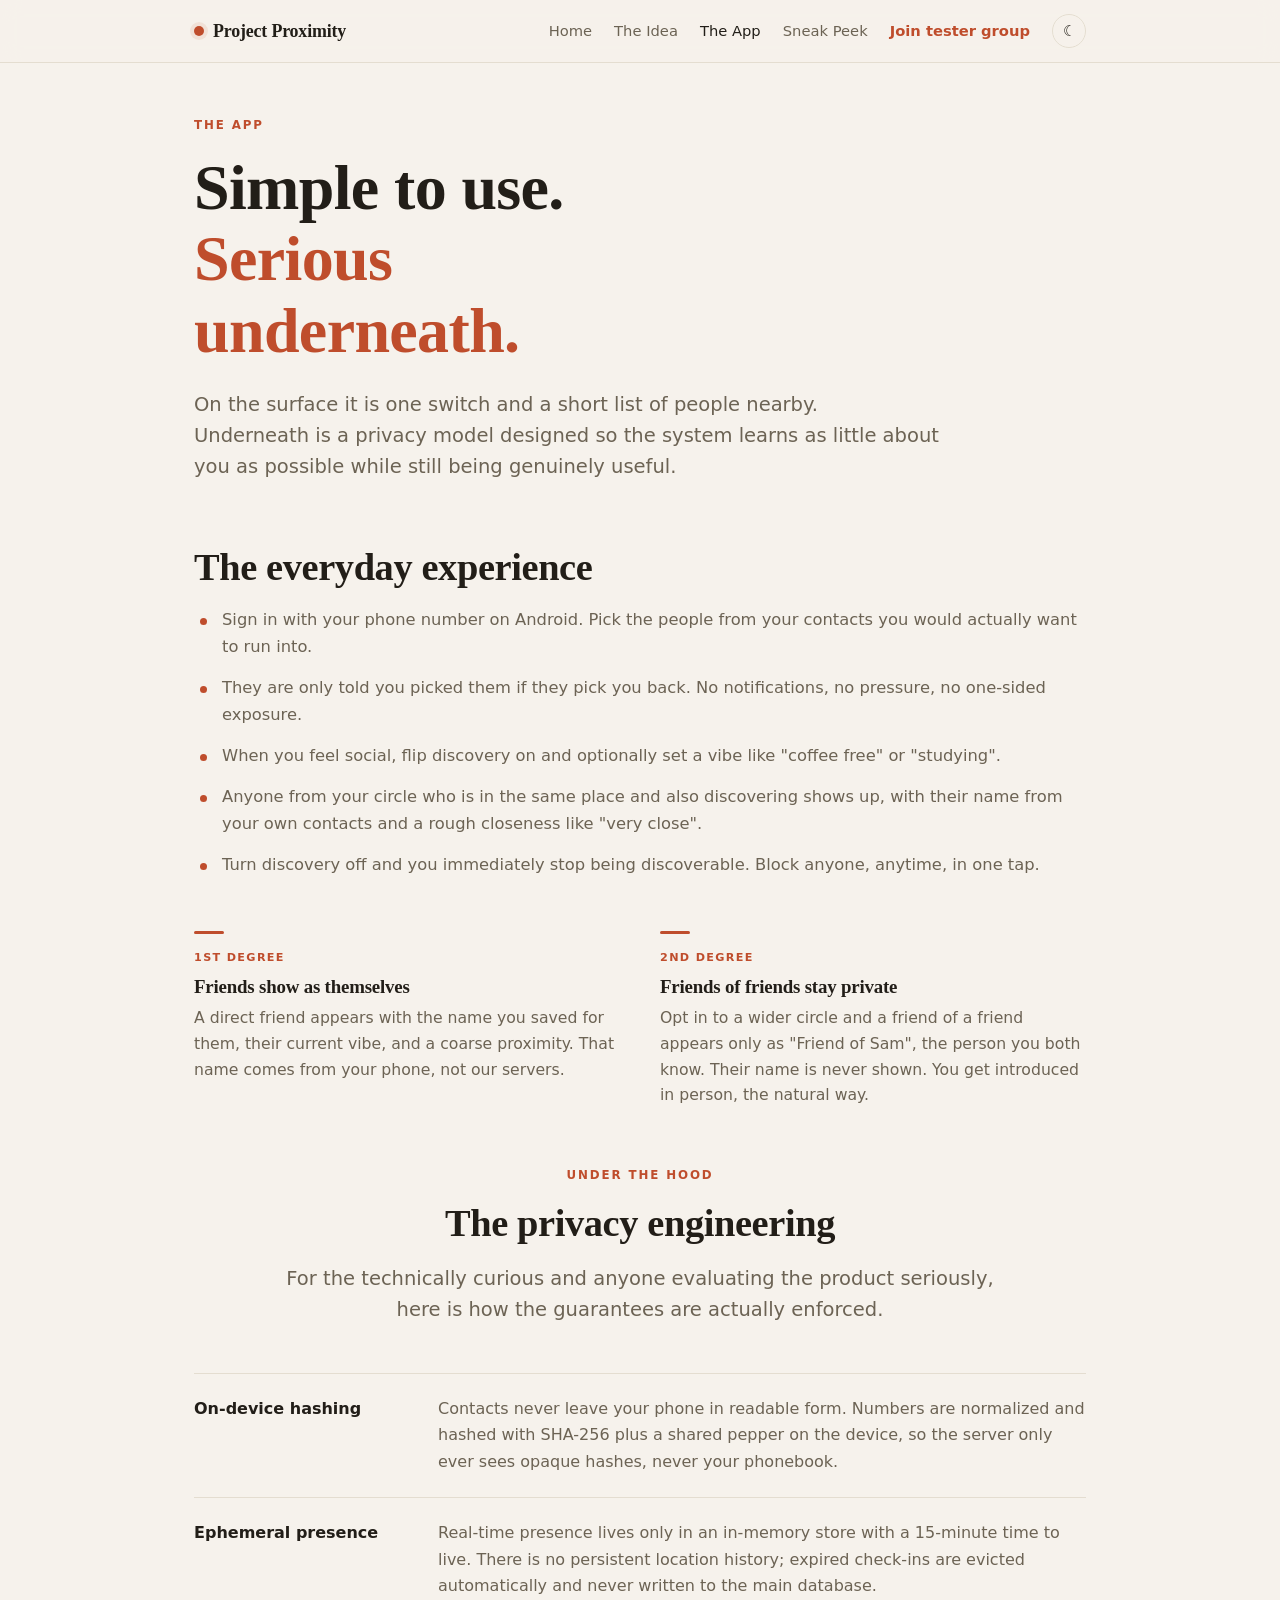
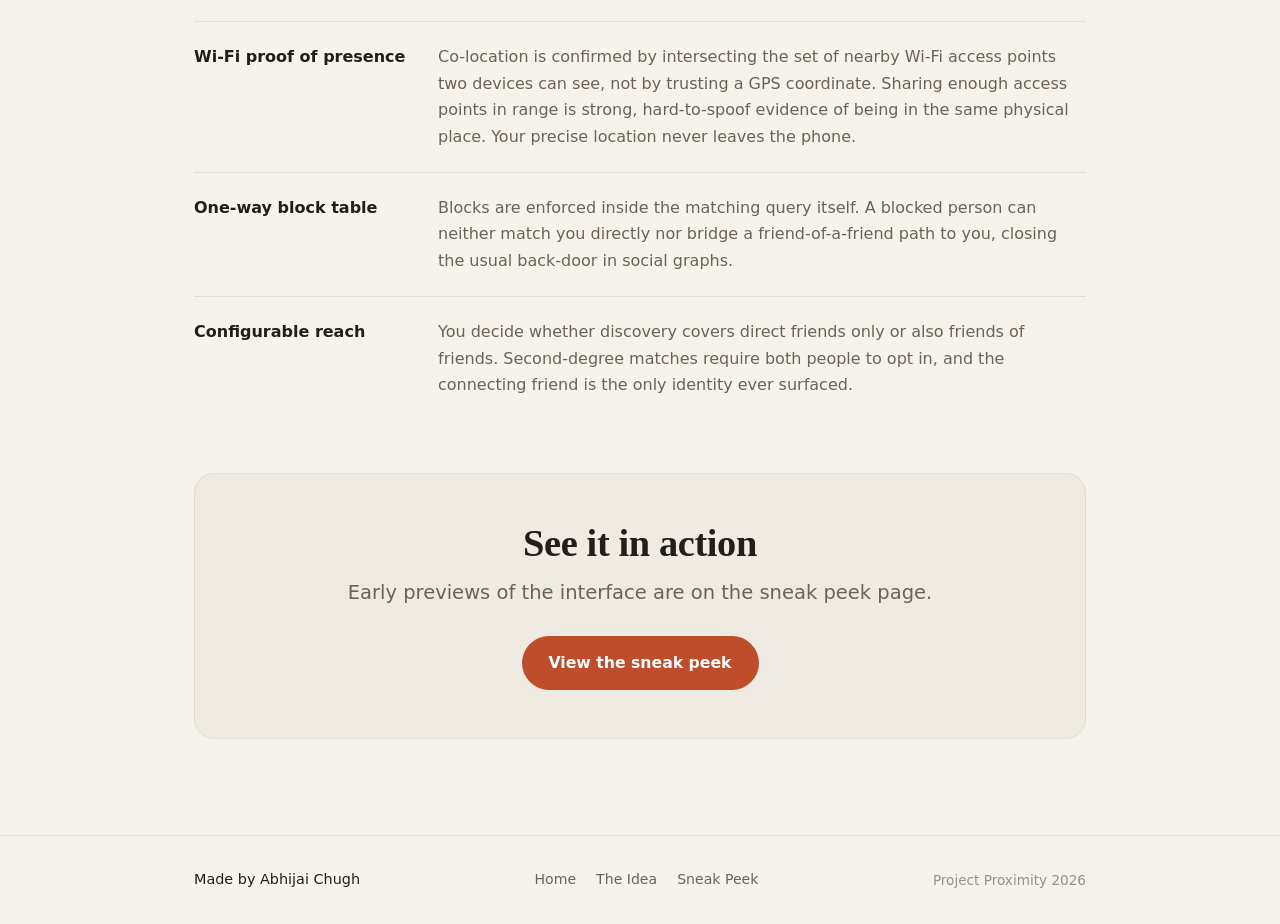
==== app.html @ c9743ab4 "Rework site: multi-page, light/dark, mobile menu, real screenshot collage" ====
<!DOCTYPE html>
<html lang="en">
<head>
    <meta charset="UTF-8">
    <meta name="viewport" content="width=device-width, initial-scale=1.0">
    <title>The App | Project Proximity</title>
    <meta name="description" content="How Project Proximity works, from the everyday experience to the privacy engineering under the hood.">
    <link rel="stylesheet" href="styles.css?v=4">
</head>
<body>

    <nav class="nav">
        <div class="nav-inner">
            <a class="brand" href="index.html"><span class="dot"></span> Project Proximity</a>
            <div class="nav-links" id="nav-links">
                <a href="index.html">Home</a>
                <a href="concept.html">The Idea</a>
                <a href="app.html" class="active">The App</a>
                <a href="sneak-peek.html">Sneak Peek</a>
                <a href="https://groups.google.com/g/project-proximity-testers/" target="_blank" rel="noopener" class="nav-cta">Join tester group</a>
                <button class="theme-toggle" id="theme-toggle" aria-label="Toggle theme">&#9790;</button>
            </div>
            <button class="nav-toggle" id="nav-toggle" aria-label="Open menu" aria-expanded="false">&#9776;</button>
        </div>
    </nav>

    <main>
        <section class="hero wrap">
            <span class="eyebrow">The App</span>
            <h1>Simple to use.<br><span class="gradient-text">Serious underneath.</span></h1>
            <p class="lead">On the surface it is one switch and a short list of people nearby. Underneath is a privacy model designed so the system learns as little about you as possible while still being genuinely useful.</p>
        </section>

        <section class="wrap section-tight">
            <h2>The everyday experience</h2>
            <ul class="facts">
                <li>Sign in with your phone number on Android. Pick the people from your contacts you would actually want to run into.</li>
                <li>They are only told you picked them if they pick you back. No notifications, no pressure, no one-sided exposure.</li>
                <li>When you feel social, flip discovery on and optionally set a vibe like "coffee free" or "studying".</li>
                <li>Anyone from your circle who is in the same place and also discovering shows up, with their name from your own contacts and a rough closeness like "very close".</li>
                <li>Turn discovery off and you immediately stop being discoverable. Block anyone, anytime, in one tap.</li>
            </ul>
        </section>
        <br><br>
        <section class="wrap">
            <div class="split">
                <div class="card">
                    <span class="tag">1ST DEGREE</span>
                    <h3>Friends show as themselves</h3>
                    <p class="muted">A direct friend appears with the name you saved for them, their current vibe, and a coarse proximity. That name comes from your phone, not our servers.</p>
                </div>
                <div class="card">
                    <span class="tag">2ND DEGREE</span>
                    <h3>Friends of friends stay private</h3>
                    <p class="muted">Opt in to a wider circle and a friend of a friend appears only as "Friend of Sam", the person you both know. Their name is never shown. You get introduced in person, the natural way.</p>
                </div>
            </div>
        </section>
        <br><br>
        <section class="wrap">
            <div class="center">
                <span class="eyebrow">Under the hood</span>
                <h2>The privacy engineering</h2>
                <p class="lead center">For the technically curious and anyone evaluating the product seriously, here is how the guarantees are actually enforced.</p>
            </div>

            <div class="spec-row">
                <div class="k">On-device hashing</div>
                <div class="v">Contacts never leave your phone in readable form. Numbers are normalized and hashed with SHA-256 plus a shared pepper on the device, so the server only ever sees opaque hashes, never your phonebook.</div>
            </div>
            <div class="spec-row">
                <div class="k">Ephemeral presence</div>
                <div class="v">Real-time presence lives only in an in-memory store with a 15-minute time to live. There is no persistent location history; expired check-ins are evicted automatically and never written to the main database.</div>
            </div>
            <div class="spec-row">
                <div class="k">Wi-Fi proof of presence</div>
                <div class="v">Co-location is confirmed by intersecting the set of nearby Wi-Fi access points two devices can see, not by trusting a GPS coordinate. Sharing enough access points in range is strong, hard-to-spoof evidence of being in the same physical place. Your precise location never leaves the phone.</div>
            </div>
            <div class="spec-row">
                <div class="k">One-way block table</div>
                <div class="v">Blocks are enforced inside the matching query itself. A blocked person can neither match you directly nor bridge a friend-of-a-friend path to you, closing the usual back-door in social graphs.</div>
            </div>
            <div class="spec-row">
                <div class="k">Configurable reach</div>
                <div class="v">You decide whether discovery covers direct friends only or also friends of friends. Second-degree matches require both people to opt in, and the connecting friend is the only identity ever surfaced.</div>
            </div>
        </section>
        <br><br>
        <section class="wrap">
            <div class="band">
                <h2>See it in action</h2>
                <p class="lead center" style="margin-bottom: 28px;">Early previews of the interface are on the sneak peek page.</p>
                <a class="btn btn-primary" href="sneak-peek.html">View the sneak peek</a>
            </div>
        </section>
    </main>

    <footer class="footer">
        <div class="wrap">
            <div class="made">Made by Abhijai Chugh</div>
            <div class="links">
                <a href="index.html">Home</a>
                <a href="concept.html">The Idea</a>
                <a href="sneak-peek.html">Sneak Peek</a>
            </div>
            <div class="copy">Project Proximity 2026</div>
        </div>
    </footer>

    <script src="theme.js" defer></script>
</body>
</html>
---- styles.css ----
/* Project Proximity - editorial, warm, calm. Light + dark. */

:root, [data-theme="light"] {
    --bg: #f6f2ec;
    --surface: #fffefb;
    --surface-2: #f0ebe2;
    --ink: #221e18;
    --muted: #6c6354;
    --faint: #9a9183;
    --border: #e4ddd0;
    --accent: #bf4d2c;
    --accent-ink: #9c3f22;
    --accent-soft: rgba(191, 77, 44, 0.10);
    --shadow: 0 1px 2px rgba(34, 30, 24, 0.04), 0 10px 30px rgba(34, 30, 24, 0.05);
}

[data-theme="dark"] {
    --bg: #15120e;
    --surface: #1d1913;
    --surface-2: #221d16;
    --ink: #efe8dc;
    --muted: #b1a692;
    --faint: #847a6b;
    --border: #2c2519;
    --accent: #e2774f;
    --accent-ink: #ec8a64;
    --accent-soft: rgba(226, 119, 79, 0.14);
    --shadow: 0 1px 2px rgba(0, 0, 0, 0.3), 0 12px 34px rgba(0, 0, 0, 0.35);
}
@media (prefers-color-scheme: dark) {
    :root:not([data-theme="light"]) {
        --bg: #15120e;
        --surface: #1d1913;
        --surface-2: #221d16;
        --ink: #efe8dc;
        --muted: #b1a692;
        --faint: #847a6b;
        --border: #2c2519;
        --accent: #e2774f;
        --accent-ink: #ec8a64;
        --accent-soft: rgba(226, 119, 79, 0.14);
        --shadow: 0 1px 2px rgba(0, 0, 0, 0.3), 0 12px 34px rgba(0, 0, 0, 0.35);
    }
}

* { box-sizing: border-box; margin: 0; padding: 0; }

html { scroll-behavior: smooth; }

body {
    font-family: ui-sans-serif, system-ui, -apple-system, "Segoe UI", Roboto, Helvetica, Arial, sans-serif;
    background: var(--bg);
    color: var(--ink);
    line-height: 1.65;
    -webkit-font-smoothing: antialiased;
    transition: background-color 0.25s ease, color 0.25s ease;
}

.wrap { max-width: 940px; margin: 0 auto; padding: 0 24px; }

h1, h2, h3, .quote, .brand {
    font-family: "Iowan Old Style", "Palatino Linotype", Palatino, "Hoefler Text", Georgia, "Times New Roman", serif;
    letter-spacing: -0.01em;
    line-height: 1.12;
    font-weight: 600;
}

h1 { font-size: clamp(2.4rem, 6vw, 4rem); }
h2 { font-size: clamp(1.7rem, 3.6vw, 2.4rem); margin-bottom: 18px; }
h3 { font-size: 1.18rem; margin-bottom: 8px; }

/* ---------- Nav ---------- */
.nav {
    position: sticky; top: 0; z-index: 50;
    background: color-mix(in srgb, var(--bg) 86%, transparent);
    backdrop-filter: saturate(140%) blur(10px);
    border-bottom: 1px solid var(--border);
}
.nav-inner {
    max-width: 940px; margin: 0 auto; padding: 14px 24px; position: relative;
    display: flex; align-items: center; justify-content: space-between; gap: 16px;
}
.brand {
    display: inline-flex; align-items: center; gap: 9px;
    font-size: 1.12rem; font-weight: 600; color: var(--ink); text-decoration: none;
}
.brand .dot {
    width: 10px; height: 10px; border-radius: 50%;
    background: var(--accent); box-shadow: 0 0 0 4px var(--accent-soft);
}
.nav-links { display: flex; align-items: center; gap: 22px; }
.nav-links a {
    color: var(--muted); text-decoration: none; font-size: 0.92rem; font-weight: 500;
    transition: color 0.15s ease;
}
.nav-links a:hover { color: var(--ink); }
.nav-links a.active { color: var(--ink); }
.nav-cta { color: var(--accent) !important; font-weight: 600 !important; }
.theme-toggle {
    background: transparent; border: 1px solid var(--border); color: var(--ink);
    width: 34px; height: 34px; border-radius: 50%; cursor: pointer;
    font-size: 0.95rem; line-height: 1; display: inline-flex; align-items: center; justify-content: center;
    transition: border-color 0.15s ease, background 0.15s ease;
}
.theme-toggle:hover { border-color: var(--accent); background: var(--accent-soft); }
/* Hamburger: hidden on desktop, shown on small screens (see media query). */
.nav-toggle {
    display: none; background: transparent; border: 1px solid var(--border); color: var(--ink);
    width: 38px; height: 34px; border-radius: 8px; cursor: pointer; font-size: 1.1rem; line-height: 1;
    align-items: center; justify-content: center;
}
.nav-toggle:hover { border-color: var(--accent); }

/* ---------- Sections ---------- */
/* Identical gaps by construction: every section uses ONLY a top margin (no vertical
   padding, no bottom margin), so the space between ANY two adjacent sections is exactly
   --gap. No per-section special-casing, nothing to drift. */
:root { --gap: 64px; }
main { padding-bottom: 72px; }
section { padding: 0; margin-top: var(--gap); }
.section-tight { margin-top: var(--gap); } /* alias only; same gap as every other section */
h1, h2 { scroll-margin-top: 90px; } /* clear the sticky nav on anchor jumps */

/* Intro block (eyebrow + heading + lead) above a grid/cards: one even gap below. */
.center { text-align: center; }
.center:not(:only-child) { margin-bottom: 48px; }

.eyebrow {
    display: inline-block; font-size: 0.74rem; font-weight: 700; letter-spacing: 0.16em;
    text-transform: uppercase; color: var(--accent); margin-bottom: 16px;
}

.hero { margin-top: 0; padding-top: 48px; } /* first section: sits under the nav, no gap above */
.hero h1 { margin-bottom: 22px; max-width: 16ch; }
.gradient-text { color: var(--accent); }

.lead {
    font-size: clamp(1.05rem, 2vw, 1.22rem);
    color: var(--muted); max-width: 60ch; line-height: 1.6;
}
.lead.center { margin-left: auto; margin-right: auto; }
.center { text-align: center; }
.center .lead { margin-left: auto; margin-right: auto; }
.muted { color: var(--muted); }

/* ---------- Buttons ---------- */
.btn-row { display: flex; flex-wrap: wrap; gap: 14px; margin-top: 34px; }
.btn {
    display: inline-block; padding: 13px 26px; border-radius: 999px;
    font-size: 0.98rem; font-weight: 600; text-decoration: none; cursor: pointer;
    border: 1px solid transparent; transition: transform 0.12s ease, background 0.15s ease, border-color 0.15s ease;
}
.btn-primary { background: var(--accent); color: #fff; }
.btn-primary:hover { transform: translateY(-1px); background: var(--accent-ink); }
.btn-ghost { background: transparent; color: var(--ink); border-color: var(--border); }
.btn-ghost:hover { border-color: var(--accent); color: var(--accent); }

/* ---------- Steps (big serif numerals, short accent tick) ---------- */
.steps { display: grid; grid-template-columns: repeat(3, 1fr); gap: 36px; }
.step .num {
    font-family: "Iowan Old Style", Palatino, Georgia, serif;
    font-size: 2rem; color: var(--accent); font-weight: 700; margin-bottom: 6px; line-height: 1;
}
.step h3 { margin-bottom: 6px; }
.step p { color: var(--muted); font-size: 0.97rem; }

/* ---------- Feature columns (short accent tick, not full-width lines) ---------- */
.grid { display: grid; grid-template-columns: repeat(2, 1fr); gap: 40px; }
.split { display: grid; grid-template-columns: repeat(2, 1fr); gap: 40px; }
.card { position: relative; padding-top: 18px; background: transparent; }
.card::before {
    content: ""; position: absolute; top: 0; left: 0;
    width: 30px; height: 3px; border-radius: 2px; background: var(--accent);
}
.card p { color: var(--muted); font-size: 0.98rem; }
.tag {
    display: block; font-size: 0.7rem; font-weight: 700; letter-spacing: 0.12em;
    text-transform: uppercase; color: var(--accent); margin-bottom: 8px;
}

/* ---------- Concept: quote + editorial rows ---------- */
.quote {
    font-size: clamp(1.6rem, 4vw, 2.5rem); line-height: 1.45; color: var(--ink);
    max-width: 40ch; margin: 0 auto; font-style: italic; font-weight: 500;
    border-left: 3px solid var(--accent); padding: 14px 0 14px 30px;
}
/* Magazine-style row: short heading on the left, prose on the right. No box. */
.panel {
    display: grid; grid-template-columns: 1fr 1.7fr; gap: 16px 48px;
    padding: 40px 0; border-top: 1px solid var(--border);
}
.panel:first-child { border-top: none; padding-top: 8px; }
.panel h2 { font-size: 1.5rem; margin-bottom: 0; }
.panel p { color: var(--muted); margin-top: 14px; }
.panel p:first-of-type { margin-top: 0; }
.panel h2 + p, .panel p { grid-column: 2; }
.panel h2 { grid-column: 1; grid-row: 1; }

/* ---------- Lists ---------- */
.facts { list-style: none; display: grid; gap: 14px; }
.facts li { position: relative; padding-left: 28px; color: var(--muted); font-size: 1.02rem; }
.facts li::before {
    content: ""; position: absolute; left: 6px; top: 11px;
    width: 7px; height: 7px; border-radius: 50%; background: var(--accent);
}

/* ---------- Spec rows (under the hood) ---------- */
.spec-row {
    display: grid; grid-template-columns: 220px 1fr; gap: 24px;
    padding: 22px 0; border-top: 1px solid var(--border); align-items: start;
}
.spec-row .k { font-weight: 600; color: var(--ink); }
.spec-row .v { color: var(--muted); }

/* ---------- Band (call to action) ---------- */
.band {
    text-align: center; padding: 48px 32px;
    background: var(--surface-2); border: 1px solid var(--border); border-radius: 20px;
}
.band h2 { margin-bottom: 12px; }
.band .lead { margin-left: auto; margin-right: auto; }

/* ---------- Phone mockups ---------- */
.note { color: var(--faint); font-size: 0.9rem; text-align: center; margin-bottom: 36px; }
.gallery { display: grid; grid-template-columns: repeat(3, 1fr); gap: 30px; }
.phone {
    background: var(--surface); border: 1px solid var(--border); border-radius: 30px;
    padding: 10px; box-shadow: var(--shadow); margin: 0 auto; max-width: 240px;
}
.phone-screen {
    position: relative; background: var(--bg); border-radius: 22px; overflow: hidden;
    aspect-ratio: 9 / 18; border: 1px solid var(--border);
}
.phone-notch {
    position: absolute; top: 8px; left: 50%; transform: translateX(-50%);
    width: 60px; height: 5px; border-radius: 4px; background: var(--border);
}
.phone-screen img { width: 100%; height: 100%; object-fit: cover; display: block; }
.ph-pad { padding: 28px 14px 16px; display: flex; flex-direction: column; gap: 10px; }
.ph-hero {
    background: var(--accent); color: #fff; border-radius: 14px; padding: 14px;
    display: flex; flex-direction: column; gap: 3px;
}
.ph-hero b { font-size: 0.86rem; }
.ph-hero span { font-size: 0.68rem; opacity: 0.9; }
.ph-chip {
    display: inline-block; font-size: 0.66rem; padding: 4px 9px; border-radius: 999px;
    background: var(--accent-soft); color: var(--accent); margin: 0 4px 4px 0; font-weight: 600;
}
.ph-card { background: var(--surface-2); border: 1px solid var(--border); border-radius: 12px; padding: 9px 11px; }
.ph-card .nm { font-size: 0.8rem; font-weight: 600; }
.ph-card .mt { font-size: 0.66rem; color: var(--muted); }
.caption { margin-top: 16px; text-align: center; font-size: 0.9rem; color: var(--muted); }
.caption b { display: block; color: var(--ink); margin-bottom: 3px; font-size: 0.98rem; }

/* ---------- Collage (tilted real screenshots) ---------- */
.collage {
    display: flex; flex-wrap: wrap; justify-content: center; align-items: flex-start;
    gap: 24px 36px; padding: 18px 0 36px;
}
.shot { width: 220px; margin: 0; transition: transform 0.25s ease; }
.shot img {
    width: 100%; display: block; border-radius: 26px;
    border: 6px solid var(--surface); background: var(--surface);
    box-shadow: var(--shadow);
}
.shot figcaption { margin-top: 16px; text-align: center; font-size: 0.92rem; color: var(--muted); }
.collage .shot:nth-child(1) { transform: rotate(-6deg); }
.collage .shot:nth-child(2) { transform: rotate(3deg) translateY(26px); }
.collage .shot:nth-child(3) { transform: rotate(-3deg); }
.shot:hover { transform: rotate(0deg) scale(1.04); position: relative; z-index: 2; }

/* ---------- Footer ---------- */
.footer { border-top: 1px solid var(--border); margin-top: 24px; padding: 32px 0; }
.footer .wrap {
    display: flex; align-items: center; justify-content: space-between; flex-wrap: wrap; gap: 16px;
}
.footer .made { font-size: 0.9rem; color: var(--ink); font-weight: 500; }
.footer .links { display: flex; gap: 20px; }
.footer .links a { color: var(--muted); text-decoration: none; font-size: 0.88rem; }
.footer .links a:hover { color: var(--accent); }
.footer .copy { font-size: 0.85rem; color: var(--faint); }

/* ---------- Responsive ---------- */
@media (max-width: 820px) {
    .nav-toggle { display: inline-flex; }
    /* Links collapse into a dropdown panel under the bar; all items stay reachable. */
    .nav-links {
        position: absolute; top: calc(100% + 1px); left: 0; right: 0;
        flex-direction: column; align-items: stretch; gap: 4px;
        background: var(--bg); border-bottom: 1px solid var(--border);
        padding: 10px 24px 16px; display: none;
    }
    .nav-links.open { display: flex; }
    .nav-links a { padding: 10px 0; font-size: 1rem; }
    .nav-links .theme-toggle { margin-top: 6px; }
    .steps, .grid, .split, .gallery { grid-template-columns: 1fr; }
    .panel { display: block; padding: 32px 0; } /* block stacks; beats grid-column on children */
    .panel h2 { margin-bottom: 12px; }
    .spec-row { grid-template-columns: 1fr; gap: 6px; }
    .gallery { max-width: 320px; margin: 0 auto; }
    .collage .shot { transform: none !important; width: 260px; }
    .footer .wrap { flex-direction: column; text-align: center; }
}
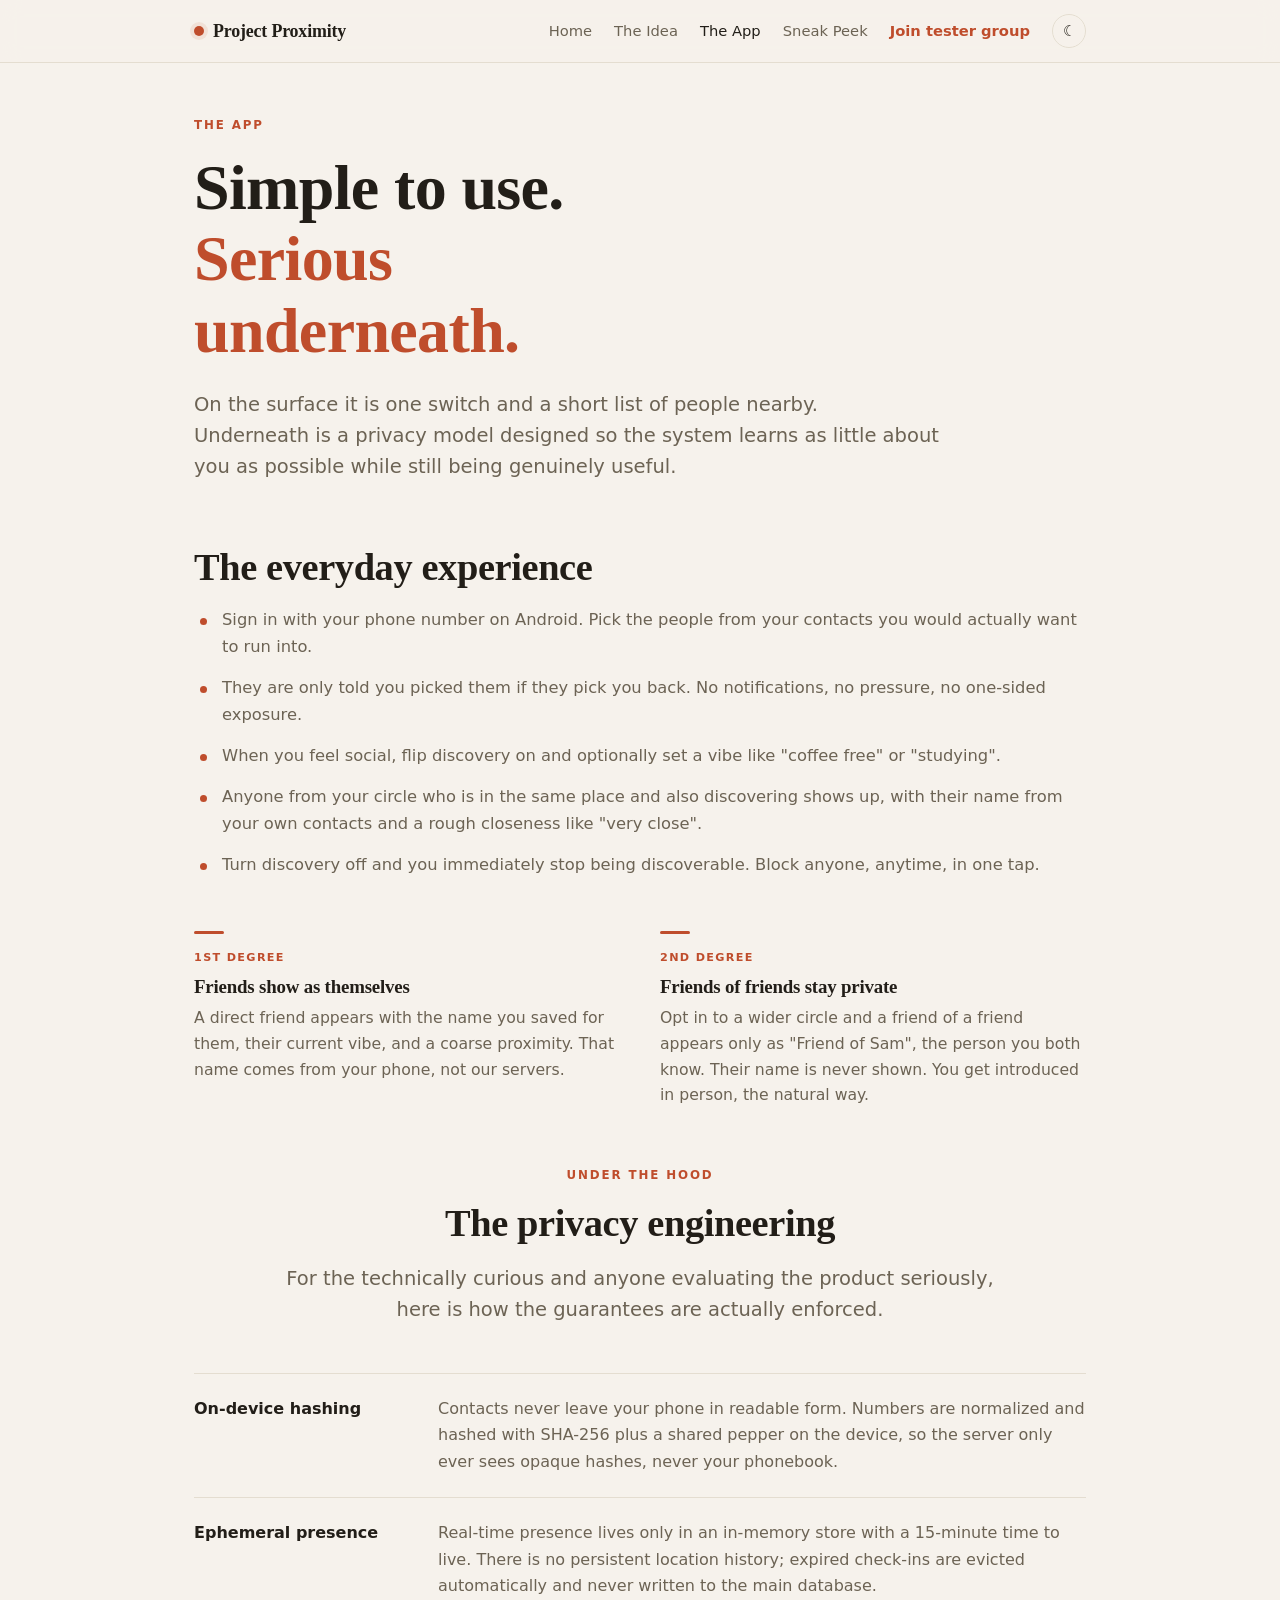
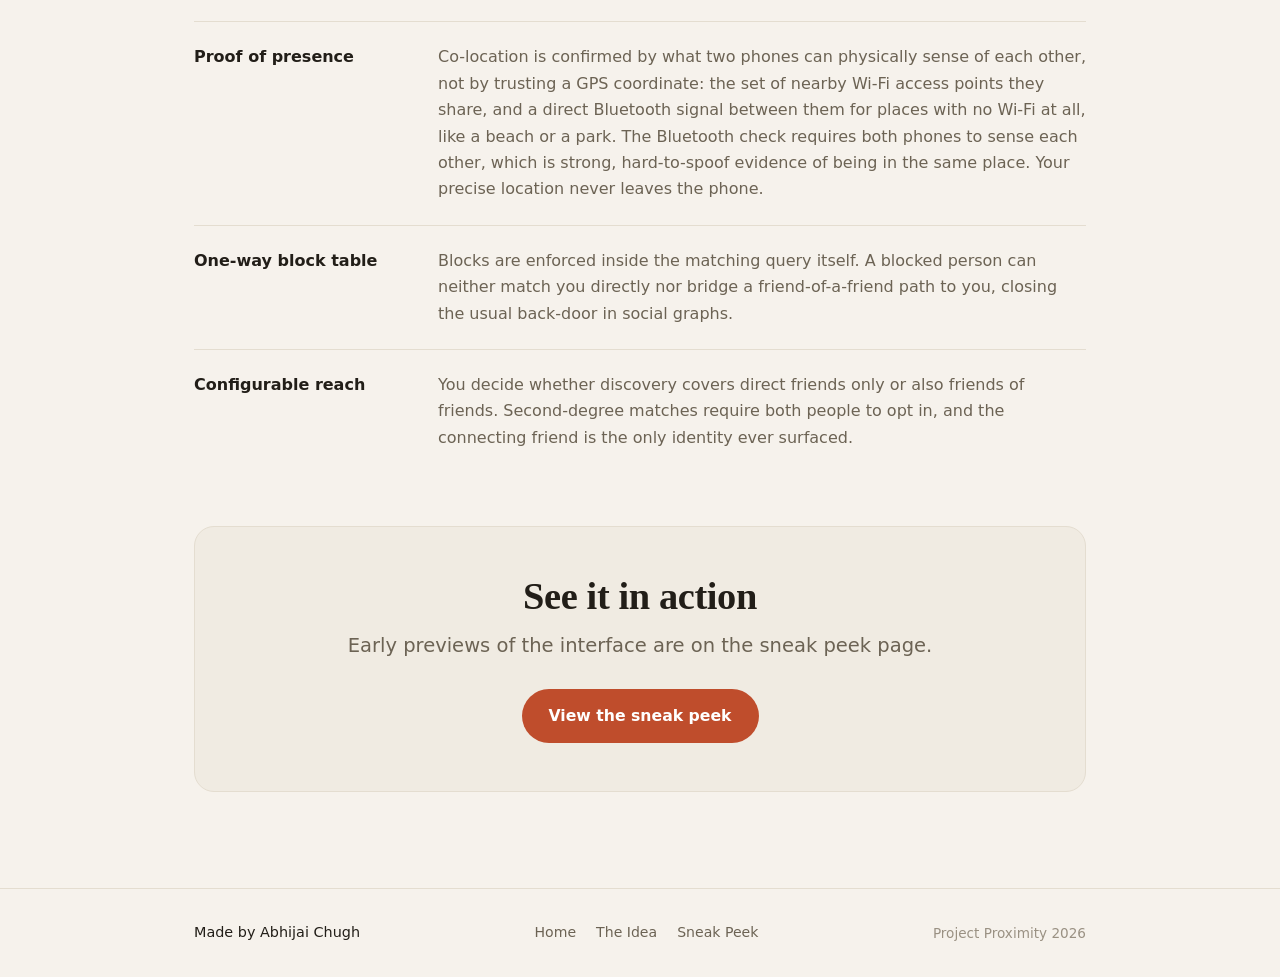
==== commit 1720b0a3: "Mention Bluetooth in co-location proof copy Co-authored-by: Cursor <cursoragent@cursor.com>" ====
--- a/app.html
+++ b/app.html
@@ -73,8 +73,8 @@
                 <div class="v">Real-time presence lives only in an in-memory store with a 15-minute time to live. There is no persistent location history; expired check-ins are evicted automatically and never written to the main database.</div>
             </div>
             <div class="spec-row">
-                <div class="k">Wi-Fi proof of presence</div>
-                <div class="v">Co-location is confirmed by intersecting the set of nearby Wi-Fi access points two devices can see, not by trusting a GPS coordinate. Sharing enough access points in range is strong, hard-to-spoof evidence of being in the same physical place. Your precise location never leaves the phone.</div>
+                <div class="k">Proof of presence</div>
+                <div class="v">Co-location is confirmed by what two phones can physically sense of each other, not by trusting a GPS coordinate: the set of nearby Wi-Fi access points they share, and a direct Bluetooth signal between them for places with no Wi-Fi at all, like a beach or a park. The Bluetooth check requires both phones to sense each other, which is strong, hard-to-spoof evidence of being in the same place. Your precise location never leaves the phone.</div>
             </div>
             <div class="spec-row">
                 <div class="k">One-way block table</div>
